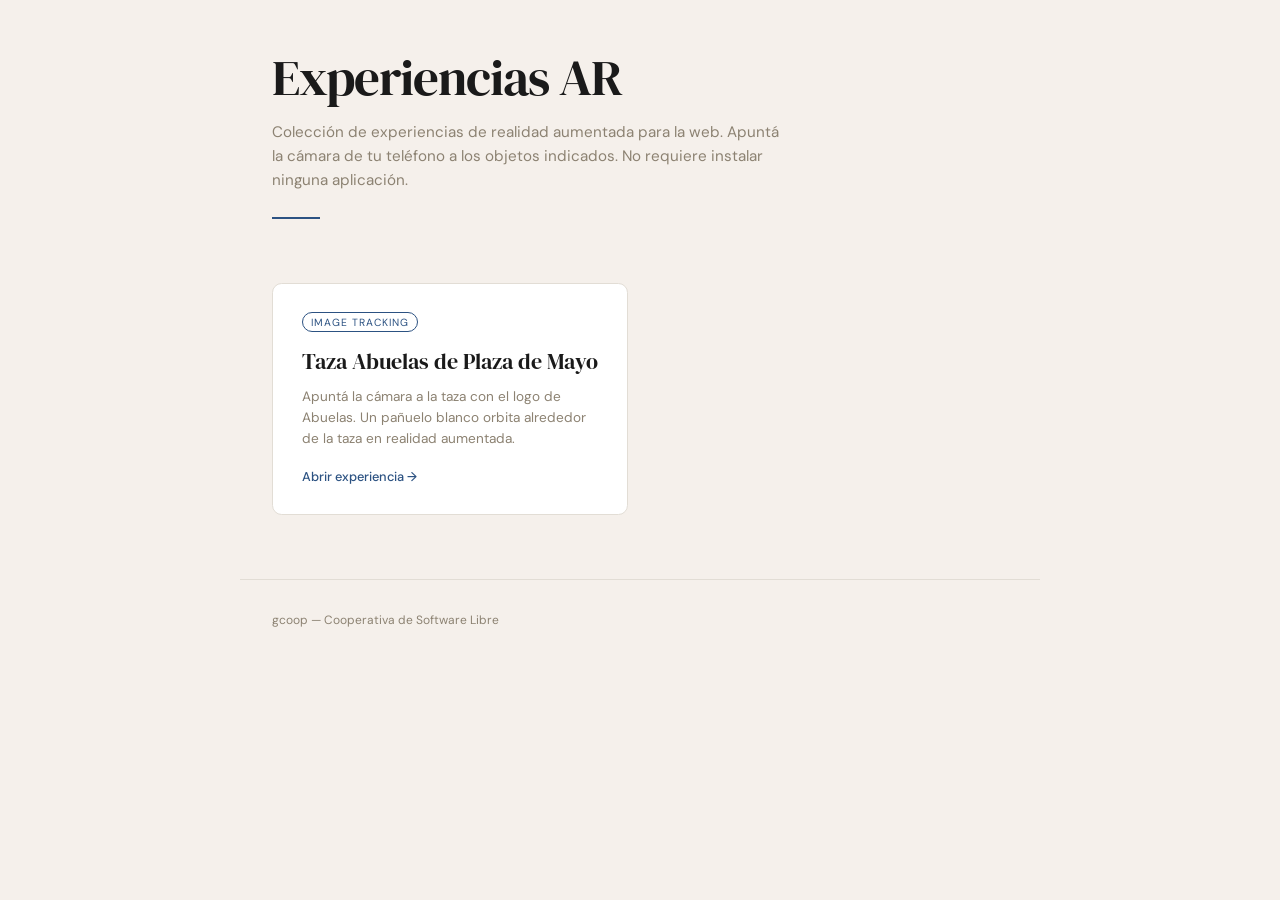
==== public/index.html @ c9538da7 "Add files via upload" ====
<!DOCTYPE html>
<html lang="es">
<head>
  <meta charset="UTF-8" />
  <meta name="viewport" content="width=device-width, initial-scale=1.0" />
  <title>AR Experiencias – gcoop</title>
  <link rel="preconnect" href="https://fonts.googleapis.com" />
  <link href="https://fonts.googleapis.com/css2?family=DM+Serif+Display&family=DM+Sans:wght@400;500&display=swap" rel="stylesheet" />
  <style>
    :root {
      --bg: #f5f0eb;
      --fg: #1a1a1a;
      --accent: #2c5282;
      --muted: #8c8272;
      --card-bg: #fff;
      --card-border: #e2ddd5;
    }
    * { margin: 0; padding: 0; box-sizing: border-box; }
    html { font-size: 16px; }
    body {
      font-family: 'DM Sans', sans-serif;
      background: var(--bg);
      color: var(--fg);
      min-height: 100vh;
    }

    /* ── Header ── */
    header {
      padding: 3rem 2rem 2rem;
      max-width: 800px;
      margin: 0 auto;
    }
    header h1 {
      font-family: 'DM Serif Display', serif;
      font-size: clamp(2rem, 5vw, 3.2rem);
      font-weight: 400;
      letter-spacing: -0.02em;
      line-height: 1.15;
    }
    header p {
      margin-top: .8rem;
      color: var(--muted);
      font-size: .95rem;
      line-height: 1.6;
      max-width: 520px;
    }
    header .line {
      width: 48px; height: 2px;
      background: var(--accent);
      margin-top: 1.5rem;
    }

    /* ── Grid de proyectos ── */
    .projects {
      max-width: 800px;
      margin: 2rem auto 4rem;
      padding: 0 2rem;
      display: grid;
      grid-template-columns: repeat(auto-fill, minmax(300px, 1fr));
      gap: 1.5rem;
    }

    .card {
      background: var(--card-bg);
      border: 1px solid var(--card-border);
      border-radius: .6rem;
      padding: 1.8rem;
      text-decoration: none;
      color: var(--fg);
      transition: transform .2s, box-shadow .2s;
      display: flex;
      flex-direction: column;
    }
    .card:hover {
      transform: translateY(-3px);
      box-shadow: 0 8px 24px rgba(0,0,0,.08);
    }

    .card .tag {
      display: inline-block;
      font-size: .65rem;
      text-transform: uppercase;
      letter-spacing: .1em;
      color: var(--accent);
      border: 1px solid var(--accent);
      padding: .15rem .5rem;
      border-radius: 2rem;
      margin-bottom: 1rem;
      align-self: flex-start;
    }
    .card h2 {
      font-family: 'DM Serif Display', serif;
      font-size: 1.35rem;
      font-weight: 400;
      line-height: 1.3;
    }
    .card p {
      margin-top: .6rem;
      font-size: .85rem;
      color: var(--muted);
      line-height: 1.55;
      flex: 1;
    }
    .card .arrow {
      margin-top: 1.2rem;
      font-size: .8rem;
      color: var(--accent);
      font-weight: 500;
    }

    /* ── Footer ── */
    footer {
      max-width: 800px;
      margin: 0 auto;
      padding: 2rem;
      border-top: 1px solid var(--card-border);
      font-size: .75rem;
      color: var(--muted);
    }
  </style>
</head>
<body>

  <header>
    <h1>Experiencias AR</h1>
    <p>
      Colección de experiencias de realidad aumentada para la web.
      Apuntá la cámara de tu teléfono a los objetos indicados.
      No requiere instalar ninguna aplicación.
    </p>
    <div class="line"></div>
  </header>

  <section class="projects">

    <!-- ═══ Proyecto: Taza Abuelas ═══ -->
    <a class="card" href="/taza-abuelas/">
      <span class="tag">Image Tracking</span>
      <h2>Taza Abuelas de Plaza de Mayo</h2>
      <p>
        Apuntá la cámara a la taza con el logo de Abuelas.
        Un pañuelo blanco orbita alrededor de la taza en realidad aumentada.
      </p>
      <span class="arrow">Abrir experiencia →</span>
    </a>

    <!--
      ═══ TEMPLATE: Copiar este bloque para agregar nuevos proyectos ═══

    <a class="card" href="/nombre-del-proyecto/">
      <span class="tag">Image Tracking</span>
      <h2>Título del Proyecto</h2>
      <p>
        Descripción breve de la experiencia AR.
      </p>
      <span class="arrow">Abrir experiencia →</span>
    </a>

    -->

  </section>

  <footer>
    gcoop — Cooperativa de Software Libre
  </footer>

</body>
</html>
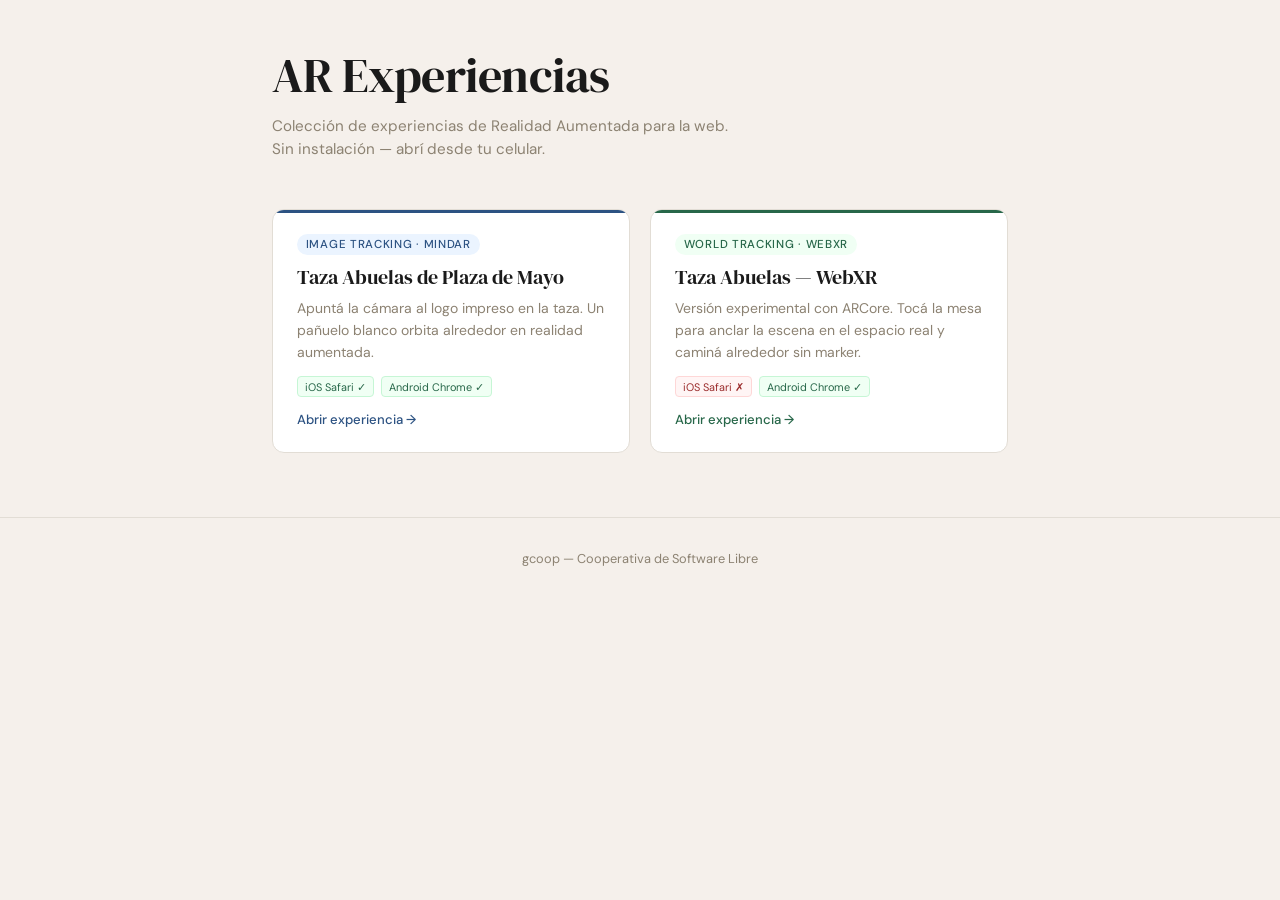
==== commit 4ab14d71: "Update index.html" ====
--- a/public/index.html
+++ b/public/index.html
@@ -16,7 +16,6 @@
       --card-border: #e2ddd5;
     }
     * { margin: 0; padding: 0; box-sizing: border-box; }
-    html { font-size: 16px; }
     body {
       font-family: 'DM Sans', sans-serif;
       background: var(--bg);
@@ -24,7 +23,7 @@
       min-height: 100vh;
     }
 
-    /* ── Header ── */
+    /* ── Header ────────────────────────────────────────── */
     header {
       padding: 3rem 2rem 2rem;
       max-width: 800px;
@@ -32,127 +31,172 @@
     }
     header h1 {
       font-family: 'DM Serif Display', serif;
-      font-size: clamp(2rem, 5vw, 3.2rem);
+      font-size: clamp(2rem, 6vw, 3rem);
       font-weight: 400;
-      letter-spacing: -0.02em;
       line-height: 1.15;
+      letter-spacing: -.01em;
     }
     header p {
-      margin-top: .8rem;
+      margin-top: .75rem;
       color: var(--muted);
       font-size: .95rem;
-      line-height: 1.6;
-      max-width: 520px;
-    }
-    header .line {
-      width: 48px; height: 2px;
-      background: var(--accent);
-      margin-top: 1.5rem;
-    }
-
-    /* ── Grid de proyectos ── */
-    .projects {
+      line-height: 1.5;
+    }
+
+    /* ── Grid de proyectos ─────────────────────────────── */
+    section {
       max-width: 800px;
-      margin: 2rem auto 4rem;
-      padding: 0 2rem;
+      margin: 0 auto;
+      padding: 1rem 2rem 4rem;
       display: grid;
-      grid-template-columns: repeat(auto-fill, minmax(300px, 1fr));
-      gap: 1.5rem;
-    }
-
+      grid-template-columns: repeat(auto-fill, minmax(280px, 1fr));
+      gap: 1.25rem;
+    }
+
+    /* ── Card ──────────────────────────────────────────── */
     .card {
       background: var(--card-bg);
       border: 1px solid var(--card-border);
-      border-radius: .6rem;
-      padding: 1.8rem;
+      border-radius: .75rem;
+      padding: 1.5rem;
       text-decoration: none;
-      color: var(--fg);
-      transition: transform .2s, box-shadow .2s;
+      color: inherit;
       display: flex;
       flex-direction: column;
+      gap: .6rem;
+      transition: box-shadow .2s, transform .2s;
+      position: relative;
+      overflow: hidden;
     }
     .card:hover {
-      transform: translateY(-3px);
       box-shadow: 0 8px 24px rgba(0,0,0,.08);
-    }
-
-    .card .tag {
+      transform: translateY(-2px);
+    }
+
+    /* Franja de color superior según tipo */
+    .card::before {
+      content: '';
+      position: absolute;
+      top: 0; left: 0; right: 0;
+      height: 3px;
+    }
+    .card.mindar::before  { background: #2c5282; }
+    .card.webxr::before   { background: #276749; }
+
+    .tag {
+      font-size: .72rem;
+      font-weight: 500;
+      letter-spacing: .06em;
+      text-transform: uppercase;
+      padding: .2rem .55rem;
+      border-radius: 2rem;
       display: inline-block;
-      font-size: .65rem;
-      text-transform: uppercase;
-      letter-spacing: .1em;
-      color: var(--accent);
-      border: 1px solid var(--accent);
-      padding: .15rem .5rem;
-      border-radius: 2rem;
-      margin-bottom: 1rem;
-      align-self: flex-start;
-    }
+      width: fit-content;
+    }
+    .card.mindar .tag  { background: #ebf4ff; color: #2c5282; }
+    .card.webxr  .tag  { background: #f0fff4; color: #276749; }
+
     .card h2 {
       font-family: 'DM Serif Display', serif;
-      font-size: 1.35rem;
+      font-size: 1.25rem;
       font-weight: 400;
-      line-height: 1.3;
+      line-height: 1.2;
     }
     .card p {
-      margin-top: .6rem;
-      font-size: .85rem;
+      font-size: .875rem;
       color: var(--muted);
       line-height: 1.55;
       flex: 1;
     }
-    .card .arrow {
-      margin-top: 1.2rem;
-      font-size: .8rem;
+
+    /* Badges de compatibilidad */
+    .compat {
+      display: flex;
+      gap: .4rem;
+      flex-wrap: wrap;
+      margin-top: .2rem;
+    }
+    .badge {
+      font-size: .68rem;
+      padding: .15rem .45rem;
+      border-radius: .25rem;
+      border: 1px solid var(--card-border);
+      color: var(--muted);
+    }
+    .badge.ok  { border-color: #c6f6d5; color: #276749; background: #f0fff4; }
+    .badge.no  { border-color: #fed7d7; color: #9b2c2c; background: #fff5f5; }
+
+    .arrow {
+      font-size: .82rem;
       color: var(--accent);
       font-weight: 500;
-    }
-
-    /* ── Footer ── */
+      margin-top: .3rem;
+    }
+    .card.webxr .arrow { color: #276749; }
+
+    /* ── Footer ────────────────────────────────────────── */
     footer {
-      max-width: 800px;
-      margin: 0 auto;
+      text-align: center;
       padding: 2rem;
+      font-size: .8rem;
+      color: var(--muted);
       border-top: 1px solid var(--card-border);
-      font-size: .75rem;
-      color: var(--muted);
     }
   </style>
 </head>
 <body>
 
   <header>
-    <h1>Experiencias AR</h1>
-    <p>
-      Colección de experiencias de realidad aumentada para la web.
-      Apuntá la cámara de tu teléfono a los objetos indicados.
-      No requiere instalar ninguna aplicación.
-    </p>
-    <div class="line"></div>
+    <h1>AR Experiencias</h1>
+    <p>Colección de experiencias de Realidad Aumentada para la web.<br>
+       Sin instalación — abrí desde tu celular.</p>
   </header>
 
-  <section class="projects">
-
-    <!-- ═══ Proyecto: Taza Abuelas ═══ -->
-    <a class="card" href="/taza-abuelas/">
-      <span class="tag">Image Tracking</span>
+  <section>
+
+    <!-- ── Proyecto: Taza Abuelas (MindAR) ──────────── -->
+    <a class="card mindar" href="/taza-abuelas/">
+      <span class="tag">Image Tracking · MindAR</span>
       <h2>Taza Abuelas de Plaza de Mayo</h2>
       <p>
-        Apuntá la cámara a la taza con el logo de Abuelas.
-        Un pañuelo blanco orbita alrededor de la taza en realidad aumentada.
+        Apuntá la cámara al logo impreso en la taza.
+        Un pañuelo blanco orbita alrededor en realidad aumentada.
       </p>
+      <div class="compat">
+        <span class="badge ok">iOS Safari ✓</span>
+        <span class="badge ok">Android Chrome ✓</span>
+      </div>
       <span class="arrow">Abrir experiencia →</span>
     </a>
 
+    <!-- ── Proyecto: Taza WebXR ─────────────────────── -->
+    <a class="card webxr" href="/taza-webxr/">
+      <span class="tag">World Tracking · WebXR</span>
+      <h2>Taza Abuelas — WebXR</h2>
+      <p>
+        Versión experimental con ARCore. Tocá la mesa para anclar
+        la escena en el espacio real y caminá alrededor sin marker.
+      </p>
+      <div class="compat">
+        <span class="badge no">iOS Safari ✗</span>
+        <span class="badge ok">Android Chrome ✓</span>
+      </div>
+      <span class="arrow">Abrir experiencia →</span>
+    </a>
+
     <!--
       ═══ TEMPLATE: Copiar este bloque para agregar nuevos proyectos ═══
 
-    <a class="card" href="/nombre-del-proyecto/">
-      <span class="tag">Image Tracking</span>
+    <a class="card mindar" href="/nombre-del-proyecto/">
+      <span class="tag">Image Tracking · MindAR</span>
       <h2>Título del Proyecto</h2>
       <p>
         Descripción breve de la experiencia AR.
       </p>
+      <div class="compat">
+        <span class="badge ok">iOS Safari ✓</span>
+        <span class="badge ok">Android Chrome ✓</span>
+      </div>
       <span class="arrow">Abrir experiencia →</span>
     </a>
 
